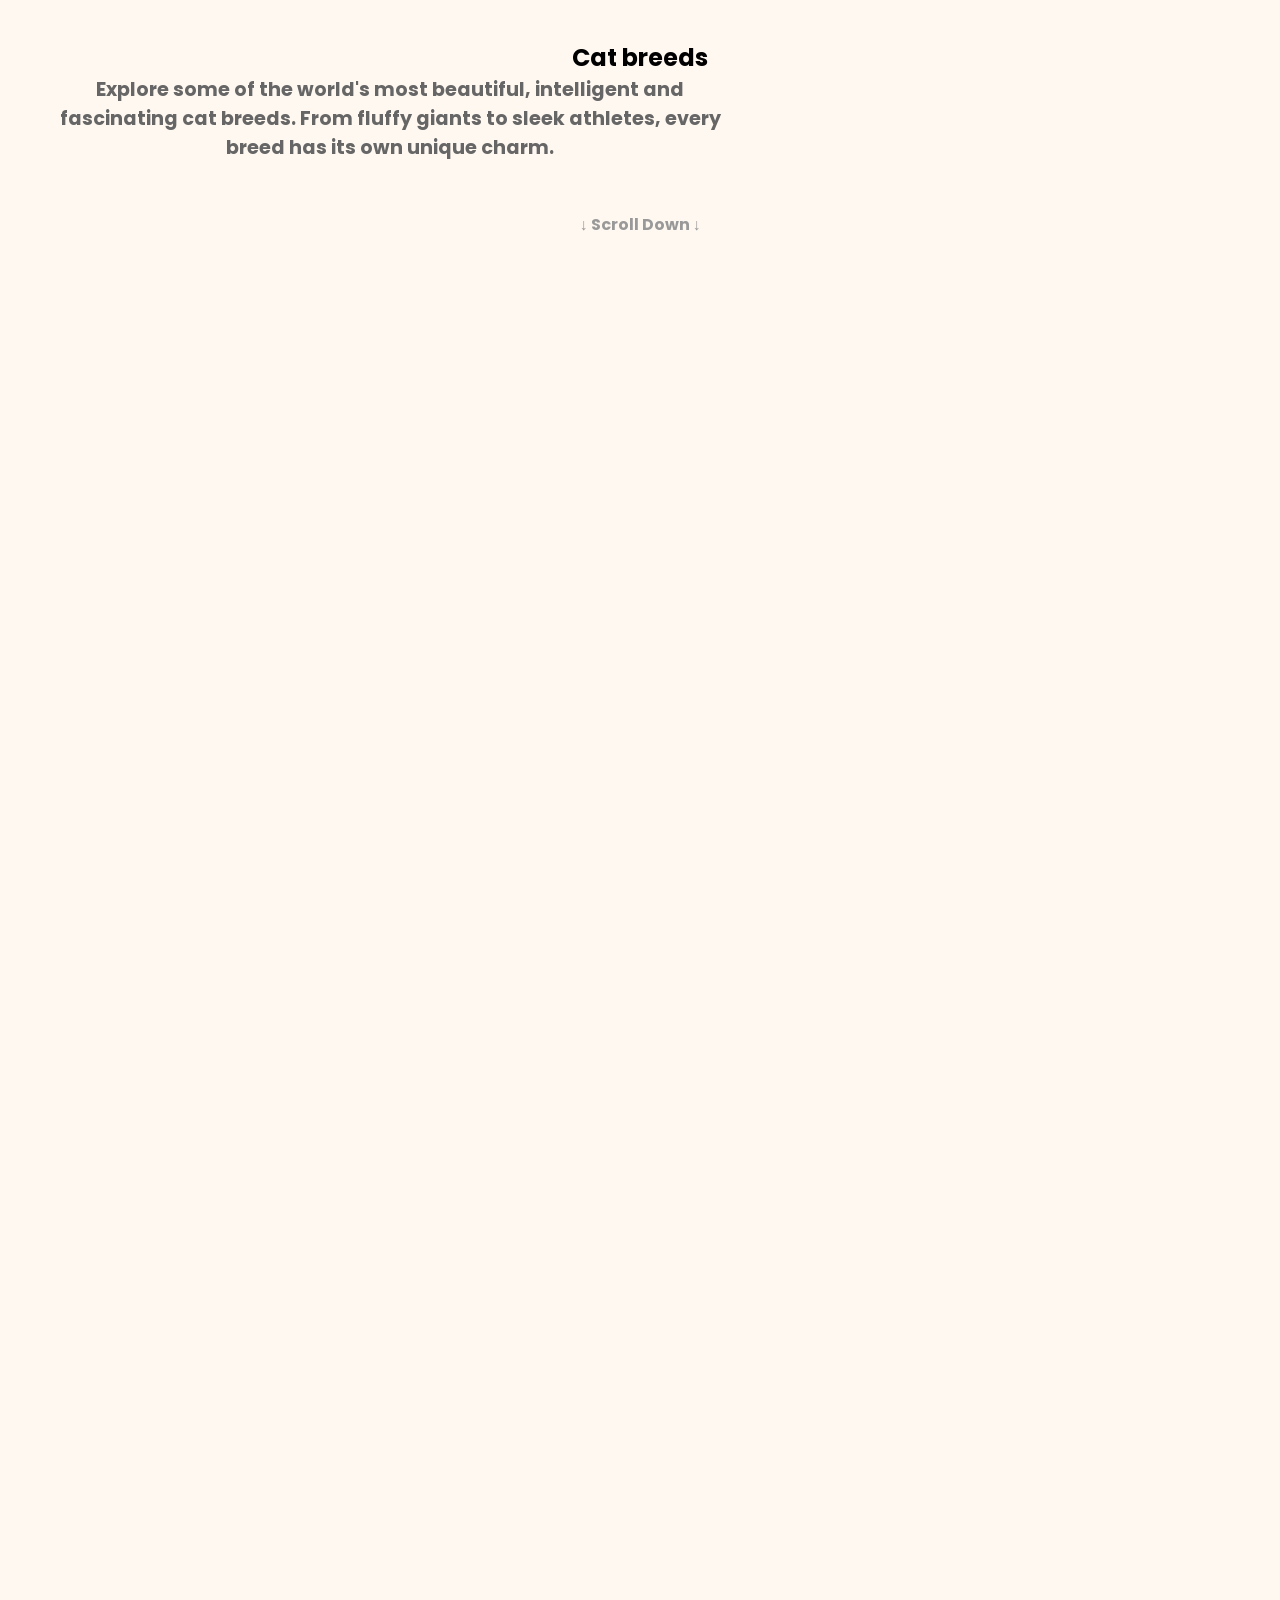
==== pages/breeds.html @ a6e998b9 "breeds page" ====
<!DOCTYPE html>
<html lag="em">
    <head>
        <meta charset="UTF-8">
        <meta name="viewport" content="width=device-width, initial-scale=1.0">
        
        <title>Cat Breeds</title>

        <link rel="preconnect" href="https://fonts.googleapis.com">
        <link rel="preconnect" href="https://fonts.gstatic.com" crossorigin>
        <link href="https://fonts.googleapis.com/css2?family=Playfair+Display:wght@600; 700&family=Poppins:wght@300; 400; 500; 600&display=swap" rel="stylesheet">

        <style>
            *{
                margin: 0;
                padding: 0;
                box-sizing: border-box;
            }

            html
            {
                scroll-behavior: smooth;
            }

            body
            {
                background: #fff8f0;
                font-family:'Poppins' ,sans-serif;
                overflow-x: hidden;
            }

            .hero
            {
                min-width: 100vh;
                display: flex;
                flex-direction: column;
                justify-content: center;
                text-align: center;
                padding: 40px;
            }

            .hero-h1
            {
                font-size: 5rem;
                font-family: 'Playfair Display', serif;
                color: #2f2f2f;
                margin-bottom: 20px;
            }

            .hero p
            {
                font-size: 1.2rem;
                color: #666;
                max-width: 700px;
            }

            .scroll-text
            {
                margin-top: 50px;
                font-size:1rem;
                color:#999;
                animation:bounce 2s infinite;
            }
            @keyframes bounce{
                 0%,100%{
                    transform:translateY(0);
                 }
                 50%{
                    transform:tranlateY(12px);
                 }

            }

            .container{
                width:90%;
                max-width:1300px;
                margin:auto;
            }

            .breed{
                display:flex;
                align-items:center;
                gap:70px;
                margin:120px 0;
                opacity:0;
                transform:translateY(80px);
                transition:1s ease;
            }
            .breed.show{
                opacity:1;
                transform:translateY(0);
            }
            .breed.reverse{
                flex-direction:row-reverse;
            }
            .image-box{
                flex:1;
            }
            .image-box img{
                width:100%;
                border-radius:30px;
                box-shadow:0 15px 35px rgba(0,0,0,.15);
                transition:.4s;
            }
            .content{
                flex:1;
            }
            .tag{
                display:inline-block;
                background:white;
                padding:8px 16px;
                border-radius:50px;
                margin-bottom:20px;
                font-size:9rem;
                box-shadow:0 5px 15px rgba(0,0,0,.08);
            }
            .contenth2{
                font-size:3rem;
                color:#222;
                margin-bottom:20px;
                font-family:'PLayfair Display',serif;
            }
            .content p{
                line-height:1.9;
                color:#555;
                font-size:1.05rem;
            }

            .footer{
                text-align:center;
                padding:120px 30px;
            }
            .footer h2{
                font-family:'Playfair Display',serif;
                font-size:3rem;
                margin-bottom:20px;
            }
            .footer p{
                color:#666;
            }

            @media(max-width:900px){

                .breed,
                .breed.reverse{
                    flex-direction:column;
                }
                .hero h1{
                    font-size:3rem;
                }
                .content h2{
                    font-size:2.2rem;
                }
                
            }
        </style>
    </head>
    <body>

        <section class="hero">
            <h1>Cat breeds</h1><h1>
             <p>
                Explore some of the world's most beautiful,
                intelligent and fascinating cat breeds.
                From fluffy giants to sleek athletes,
                every breed has its own unique charm.
             </p>
             
             <div class="scroll-text">
                 ↓ Scroll Down ↓
             </div>
        </section>

        <div class="container">

            <!--1-->

                <section class="breed">
                    <div class="image-box">
                        <img src="https://images.unsplash.com/photo-1519052537078-e6302a4968d4?w=1200" alt="">
                    </div>

                    <div class="content">
                        <div class="tag">★★★★★ Most Popular</div>
                        <h2>Maine Coon</h2>
                        <p>
                            Known as the gentle giant of the cat world,
                            Maine Coons are famous for their large size,
                            thick fur and affectionate personalities.
                            They are intelligent, playful and excellent
                            companions for families.
                        </p>
                    </div>
                </section>

                <!--2-->

                <section class="breed reverse">
                    <div class="image-box">
                        <img src="https://images.unsplash.com/photo-1574158622682-e40e69881006?w=1200" alt="">
                    </div>

                    <div class="content">
                        <div class="tag">Elegant Breed</div>
                        <h2>Siamese</h2>
                        <p>
                            Siamese cats are instantly recognizable
                            thanks to their striking blue eyes and
                            sleek appearance. They are extemely
                            social, vocal and love interacting
                            with their owners.
                        </p>
                    </div>
                </section>

                <!--3-->

                <section class="breed">
                    <div class="image-box">
                        <img src="https://images.unsplash.com/photo-1511044568932-338cba0ad803?w=1200" alt="">
                    </div>

                    <div class="content">
                        <div class="tag">Luxury Cat</div>
                        <h2>Persian</h2>
                    </p>
                        Persian cats are admired for their long,
                        flowing coats and calm personalities.
                        They enjoy relaxed environments and are
                        among the most iconic cat breeds in the world.
                </p>
                </div>
            </section>
            <!--4-->

            <section class="breed reverse">
                <div class="image-box">
                    <img src="https://images.unsplash.com/photo-1543852786-1cf6624b9987?w=1200" alt="">
                </div>

                <div class="content">
                    <div class="tag">Wild Appearance</div>
                    <h2>Bengal</h2>
                    <p>
                        Bengals have beautiful spotted coats
                        resembling wild cats. They are energetic,
                        intelligent and thrive in homes that
                        provide plents of activity and stimulation. 
                    </p>
                </div>
            </section>

            <!-- 5 -->

            
        </div>
    </body>
</html>
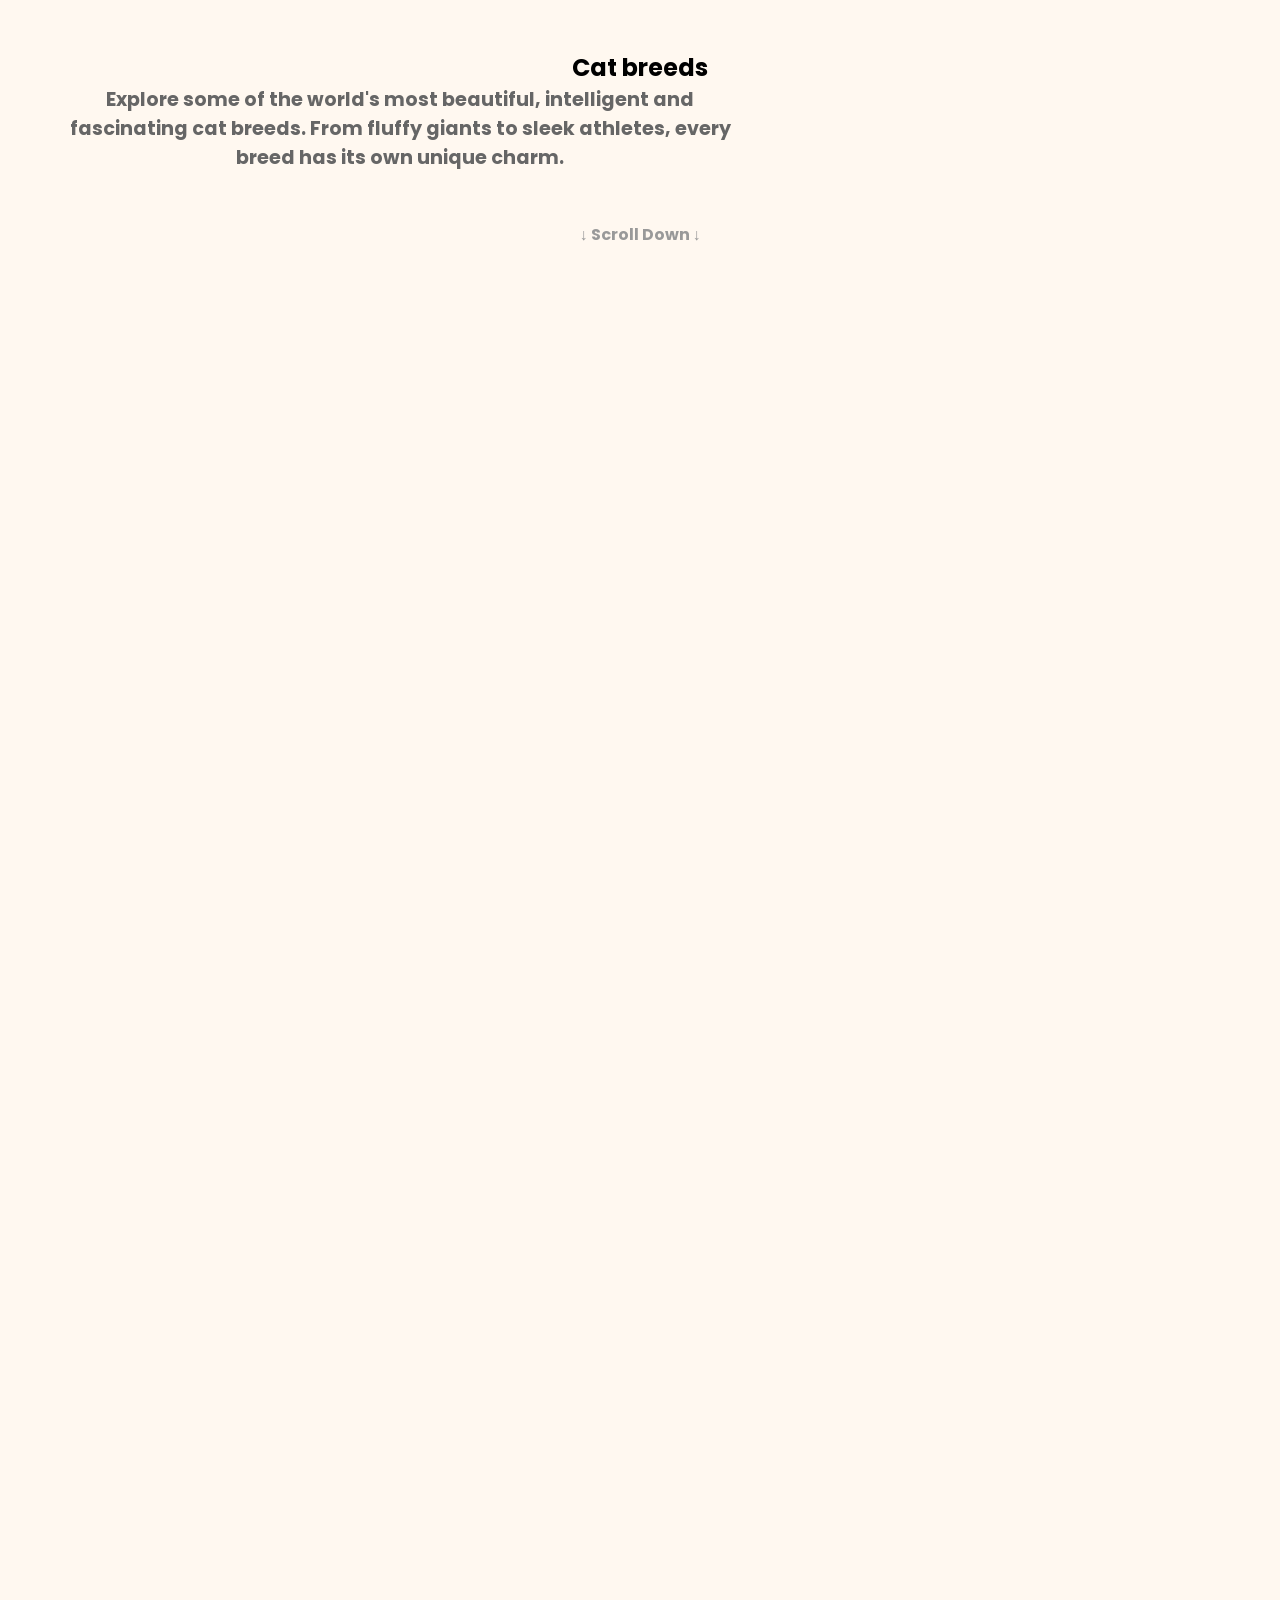
==== commit 18165333: "new breeds" ====
--- a/pages/breeds.html
+++ b/pages/breeds.html
@@ -36,7 +36,7 @@
                 flex-direction: column;
                 justify-content: center;
                 text-align: center;
-                padding: 40px;
+                padding: 50px;
             }
 
             .hero-h1
@@ -252,7 +252,101 @@
 
             <!-- 5 -->
 
-            
+            <section class="breed">
+                <div class="image-box">
+                    <img src="https://images.unsplash.com/photo-1533738363-b7f9aef128ce?w=1200" alt="">
+                </div>
+
+                <div class="content">
+                    <div class="tag">Pamily Friendly</div>
+                    <h2>Ragdoll</h2>
+                    <p>
+                        Ragdolls are gentle, affectionate and
+                        often go limp picked up, which is
+                        how they earned their name. They are 
+                        among the friendliest cat breeds.
+                    </p>
+                </div>
+            </section>
+
+            <!-- 6 -->
+
+            <section class="breed reverse">
+                <div class="image-box">
+                    <img src="https://images.unsplash.com/photo-1495360010541-f48722b34f7d?w=1200" alt="">
+                </div>
+
+                <div class="content">
+                    <div class="tag">Classic Favorites</div>
+                    <h2>British Shorthair</h2>
+                    <p>
+                        Famous for their round faces and plush
+                        coats, British Shorthairs are calm,
+                        independent and incredibly charming.
+                    </p>
+                </div>
+            </section>
+
+         <!-- 7 -->
+          
+         <section class="breed">
+            <div class="image-box">
+                <img src="https://images.unsplash.com/photo-1518791841217-8f162f1e1131?w=1200" alt="">
+            </div>
+
+            <div class="content">
+                <div class="tag">Unique Ears</div>
+                <h2>Scottish Fold</h2>
+                <p>
+                    Their folded ears give them a sweet,
+                    owl-like appearance. Scottish Folds
+                    are affectionate and adapt well
+                    to many living situations.
+                </p>
+            </div>
+         </section>
+
+         <!-- 8 -->
+
+         <section class="breed reverse">
+            <div class="image-box">
+                <img src="https://images.unsplash.com/photo-1592194996308-7b43878e84a6?w=1200" alt="">
+            </div>
+
+            <div class="content">
+                <div class="tag">Hairless Wonder</div>
+                <h2>Sphynx</h2>
+                <p>
+                    Despite their lack of fur, Sphynx cats
+                    are warm, enrgetic and highly social.
+                    They crave attention and enjoy being
+                    the center of evry gathering. 
+                </p>
+            </div>
+         </section>
+
+         <!-- 9 -->
+
+         <section class="breed">
+            <div class="image-box">
+                <img src="https://images.unsplash.com/photo-1513360371669-4adf3dd7dff8?w=1200" alt="">
+            </div>
+
+            <div class="content">
+                <div class="tag">Highly Intelligent</div>
+                <h2>Russian Blue</h2>
+                <p>
+                    Russian Blues are known for their
+                    shimmering silver-blue coats and
+                    bright green eyes. They are loyal,
+                    quiet and exceptionally intelligent.
+                </p>
+            </div>
+         </section>
+
+         <!-- 10 -->
+
+
         </div>
     </body>
 </html> 
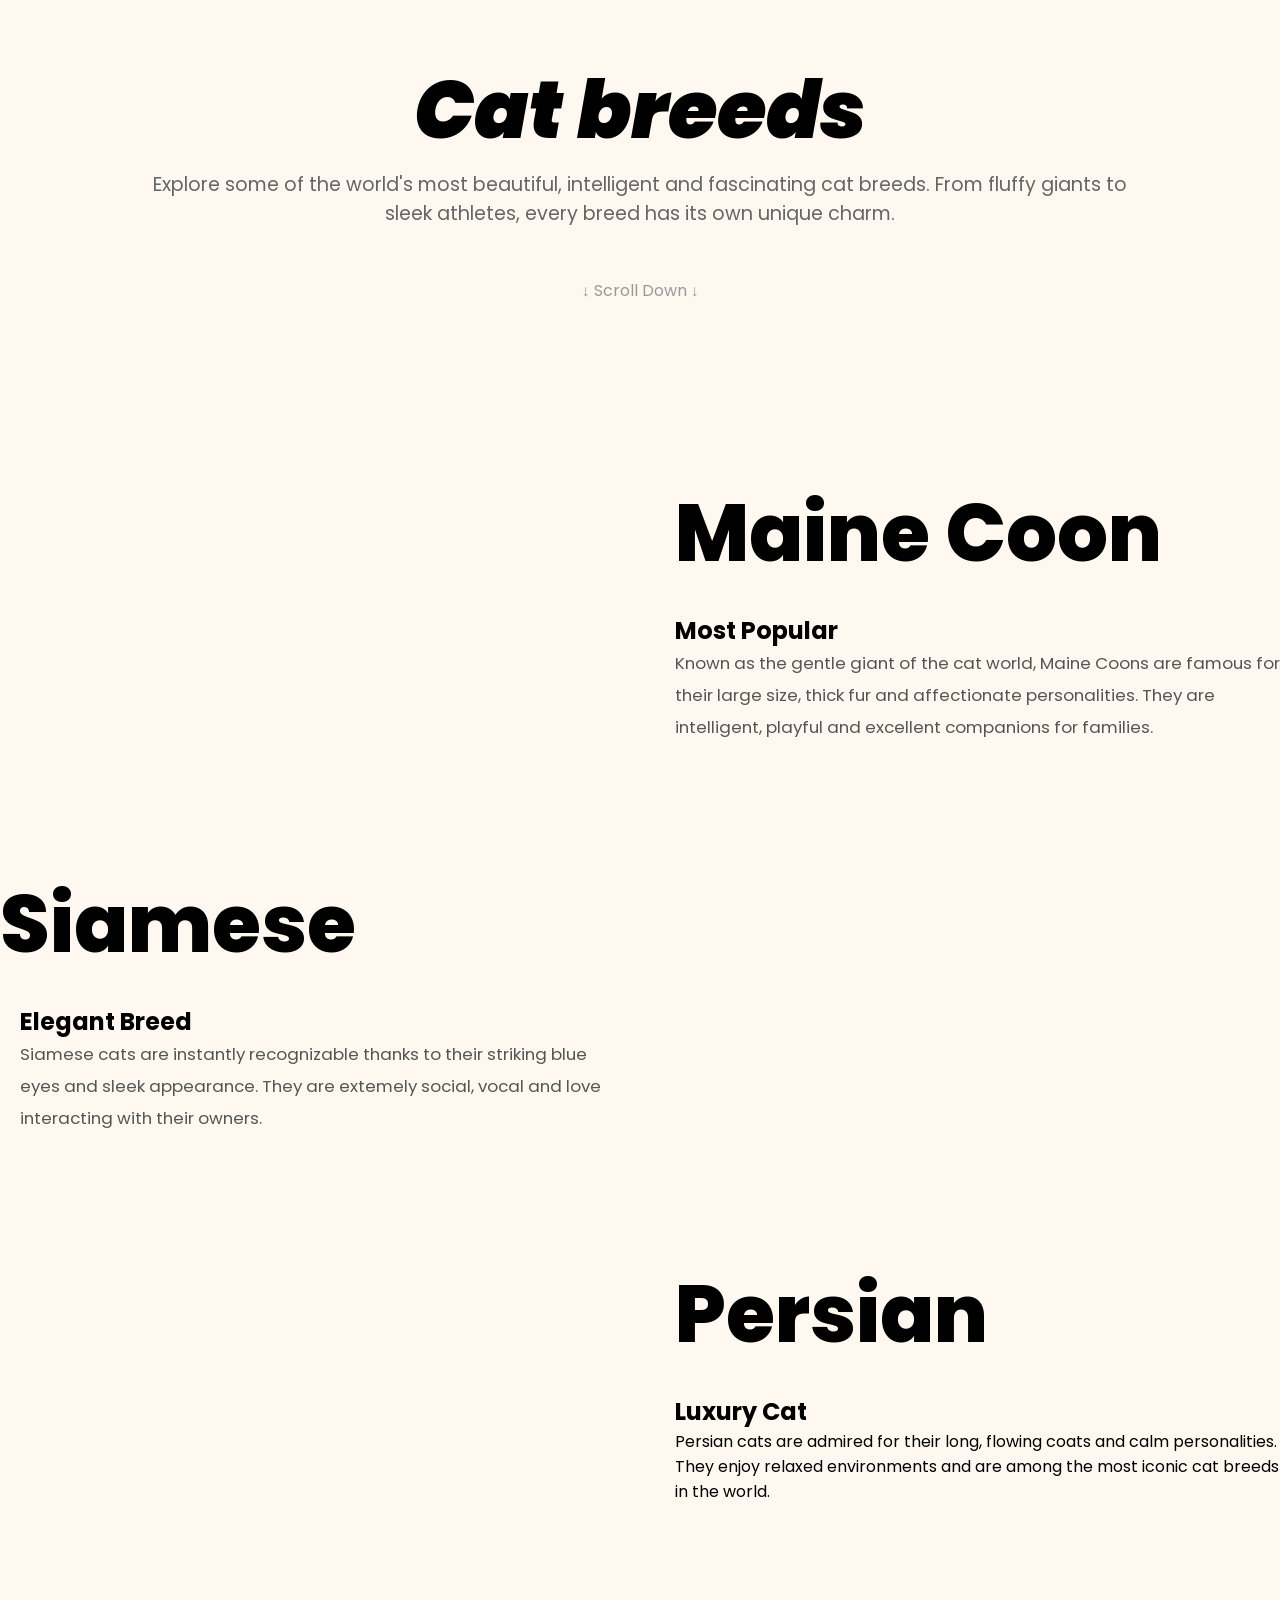
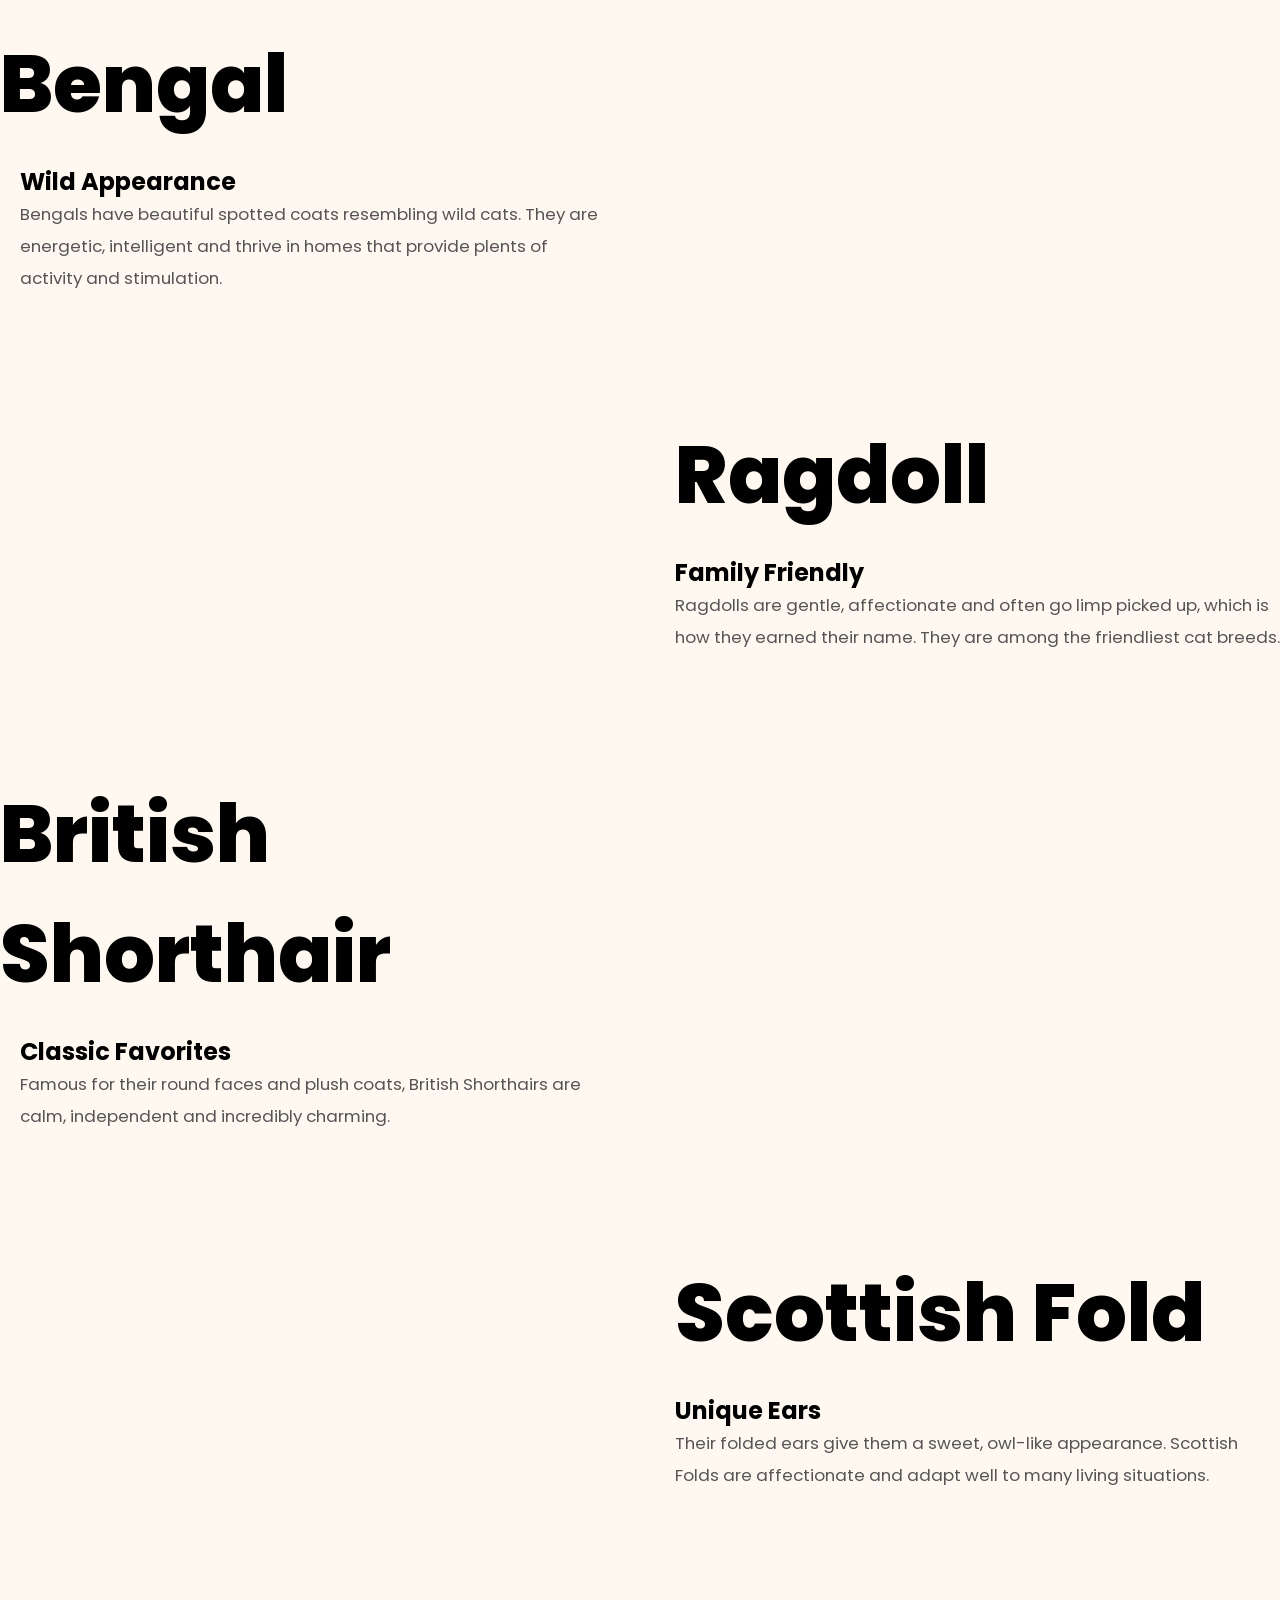
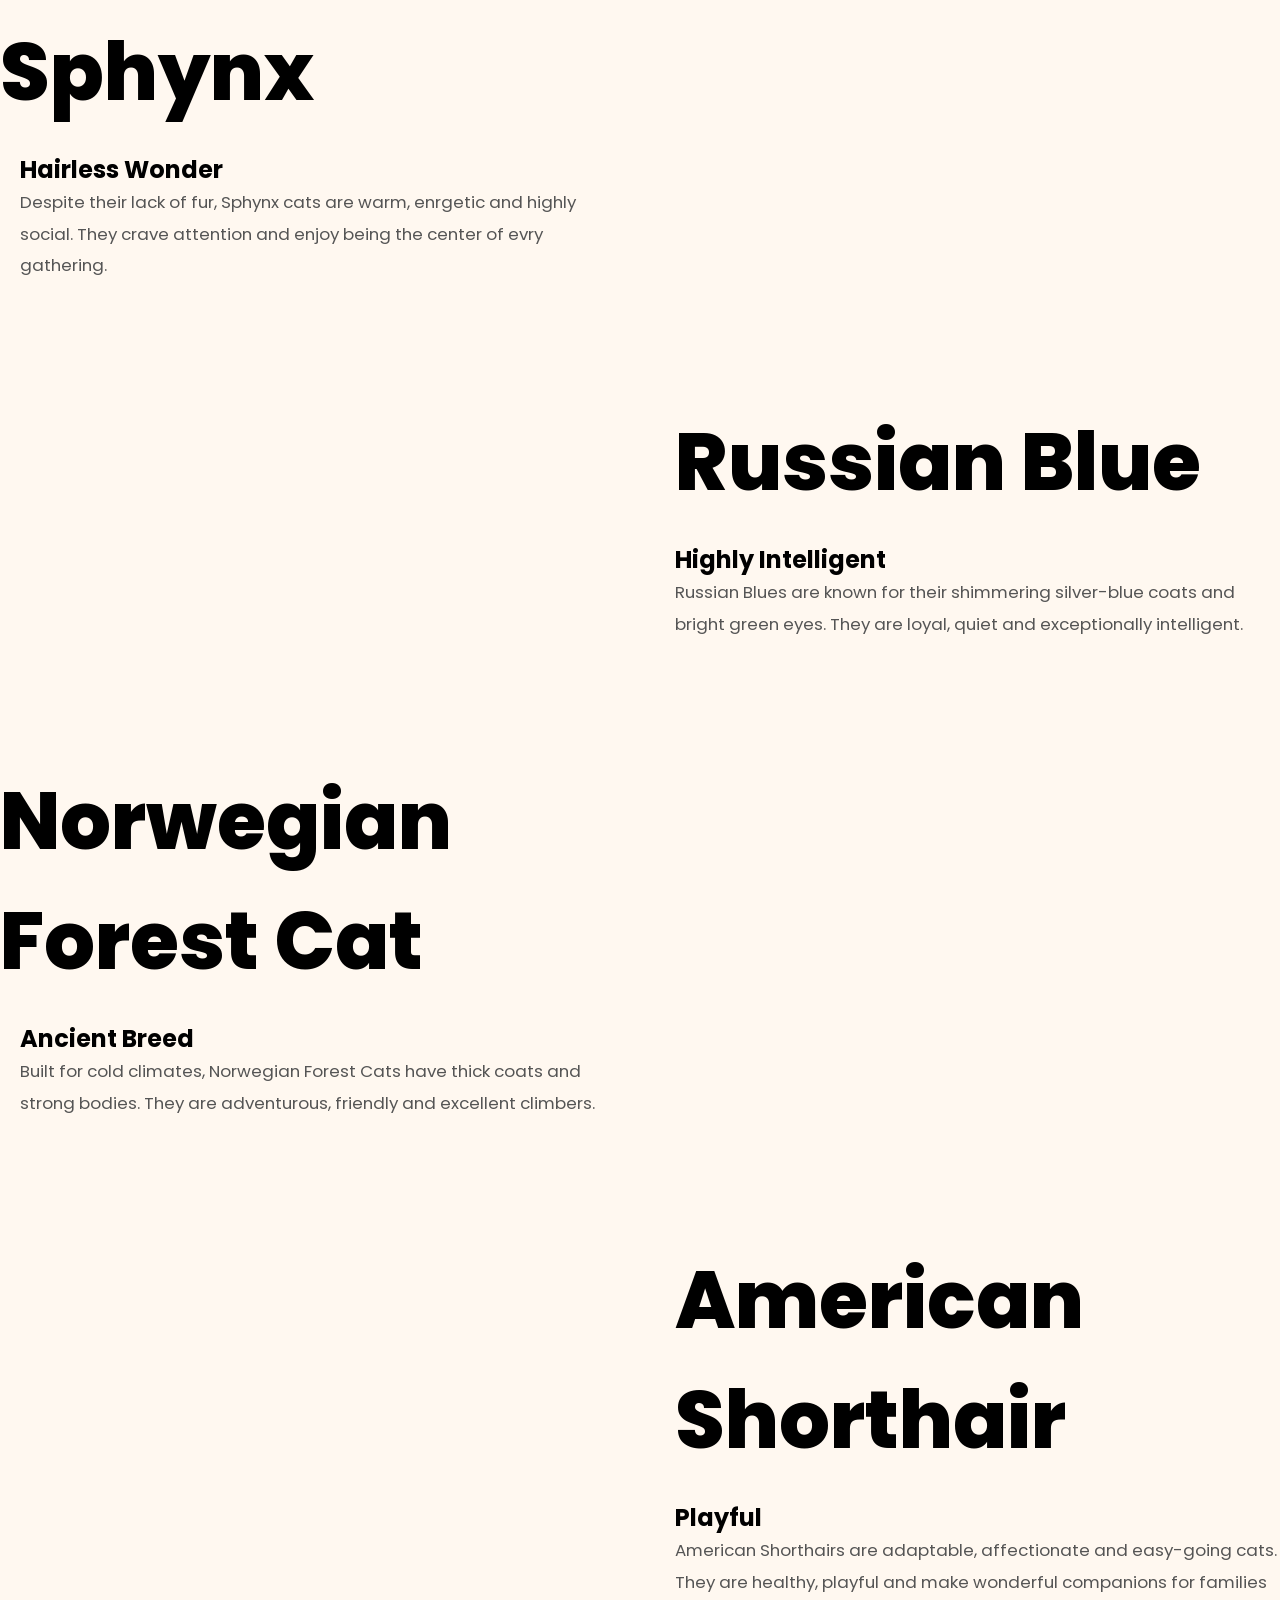
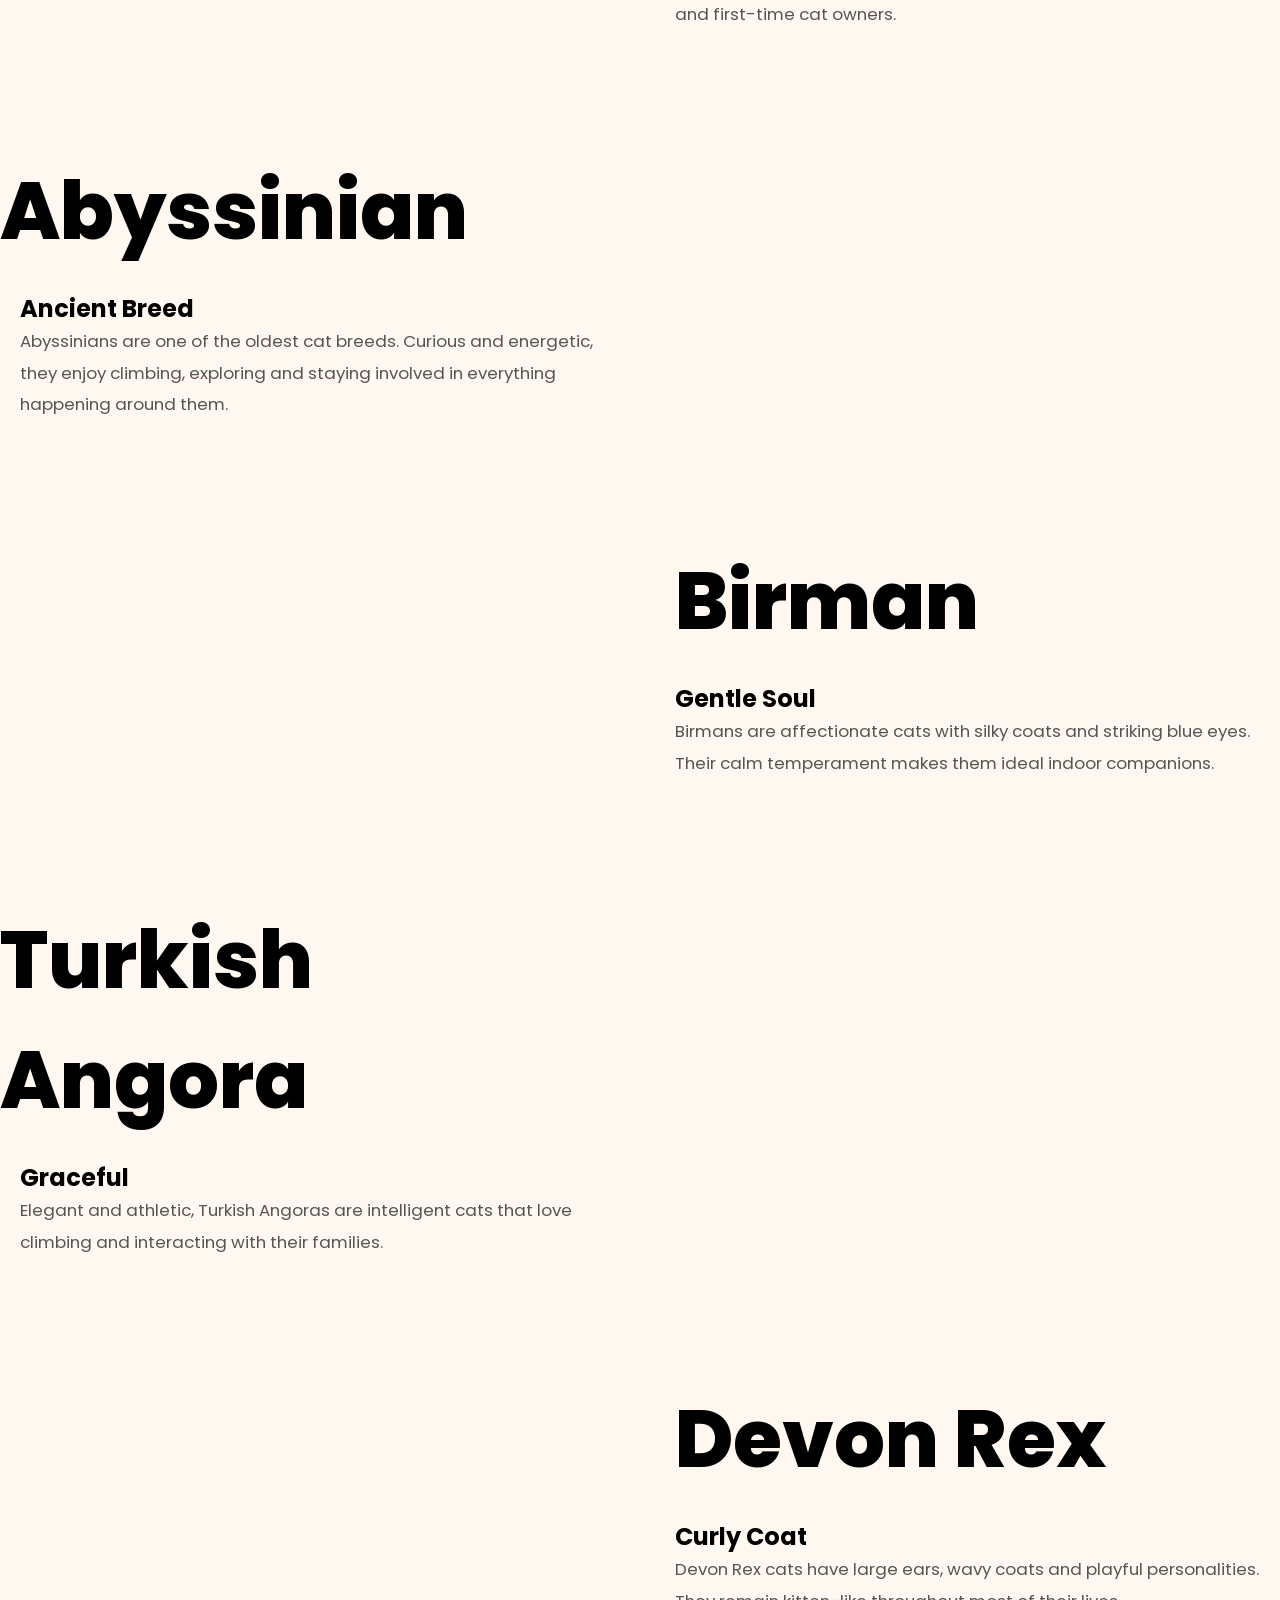
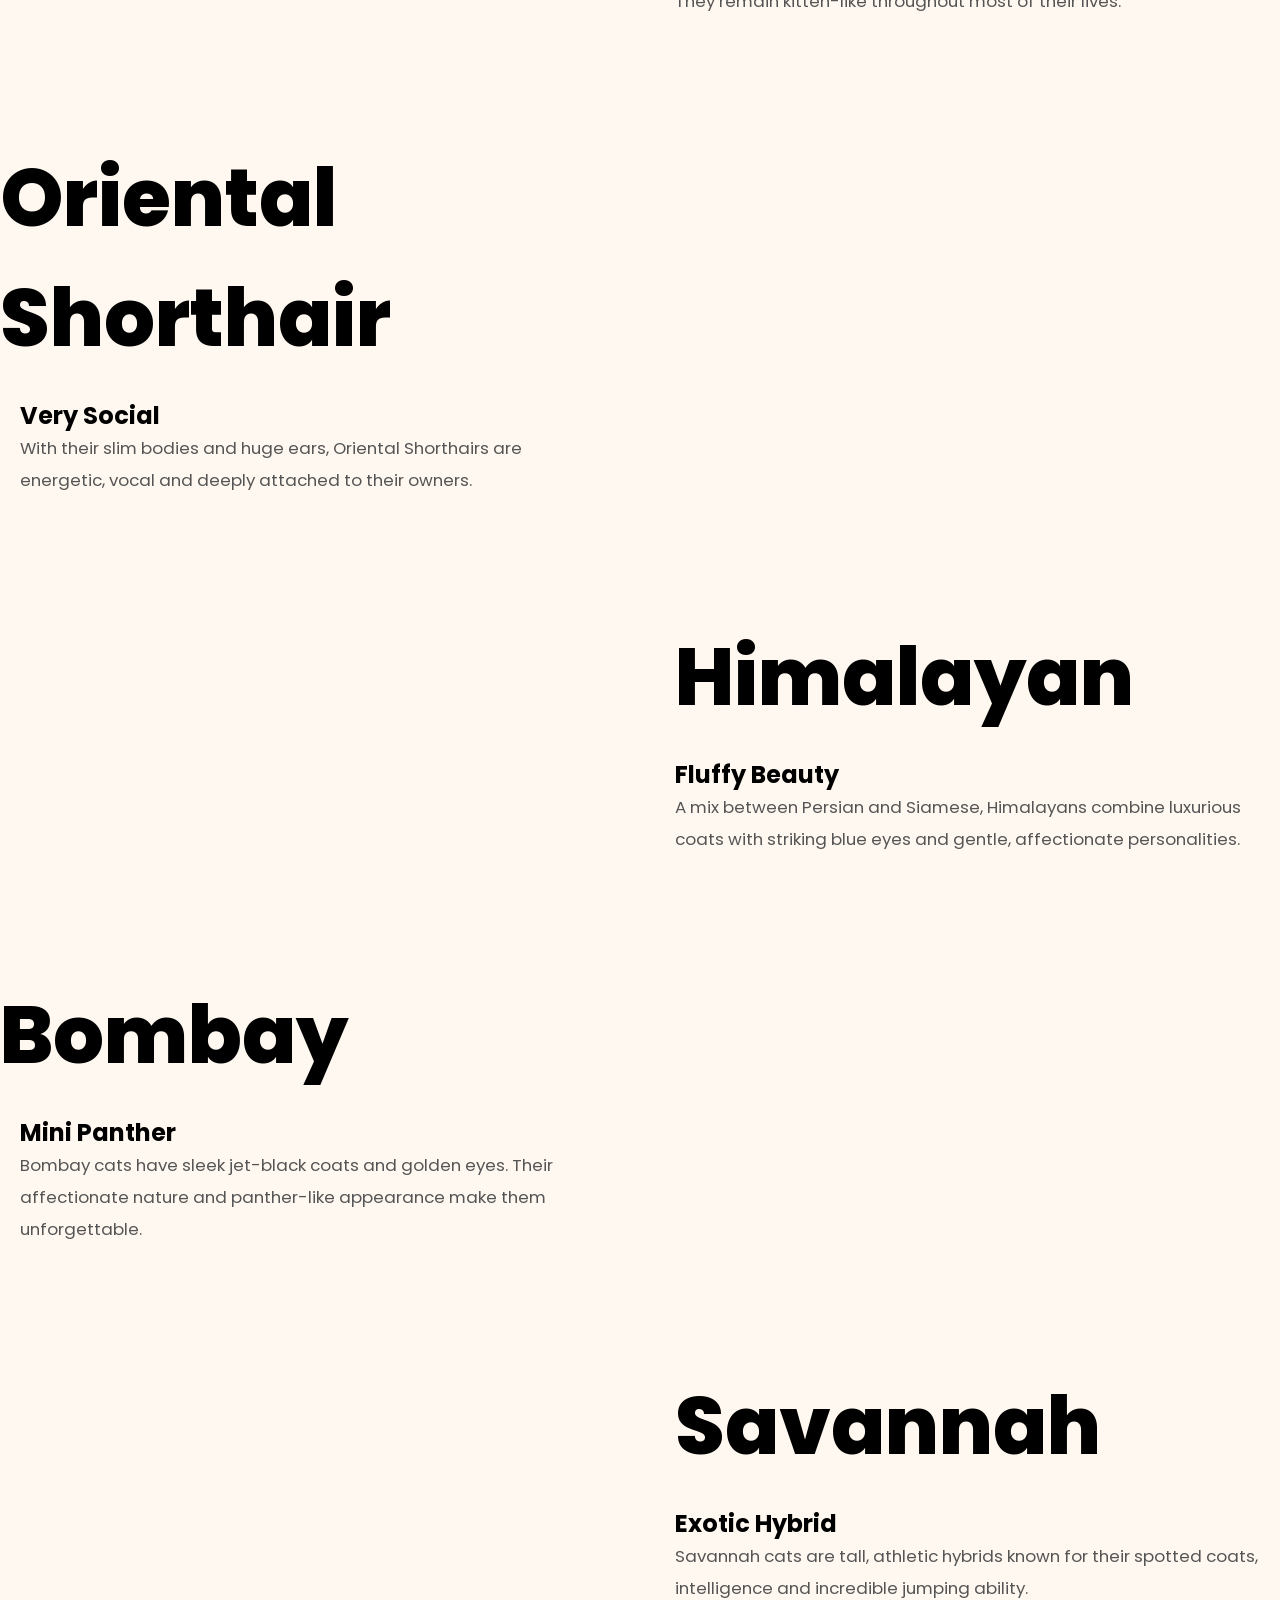
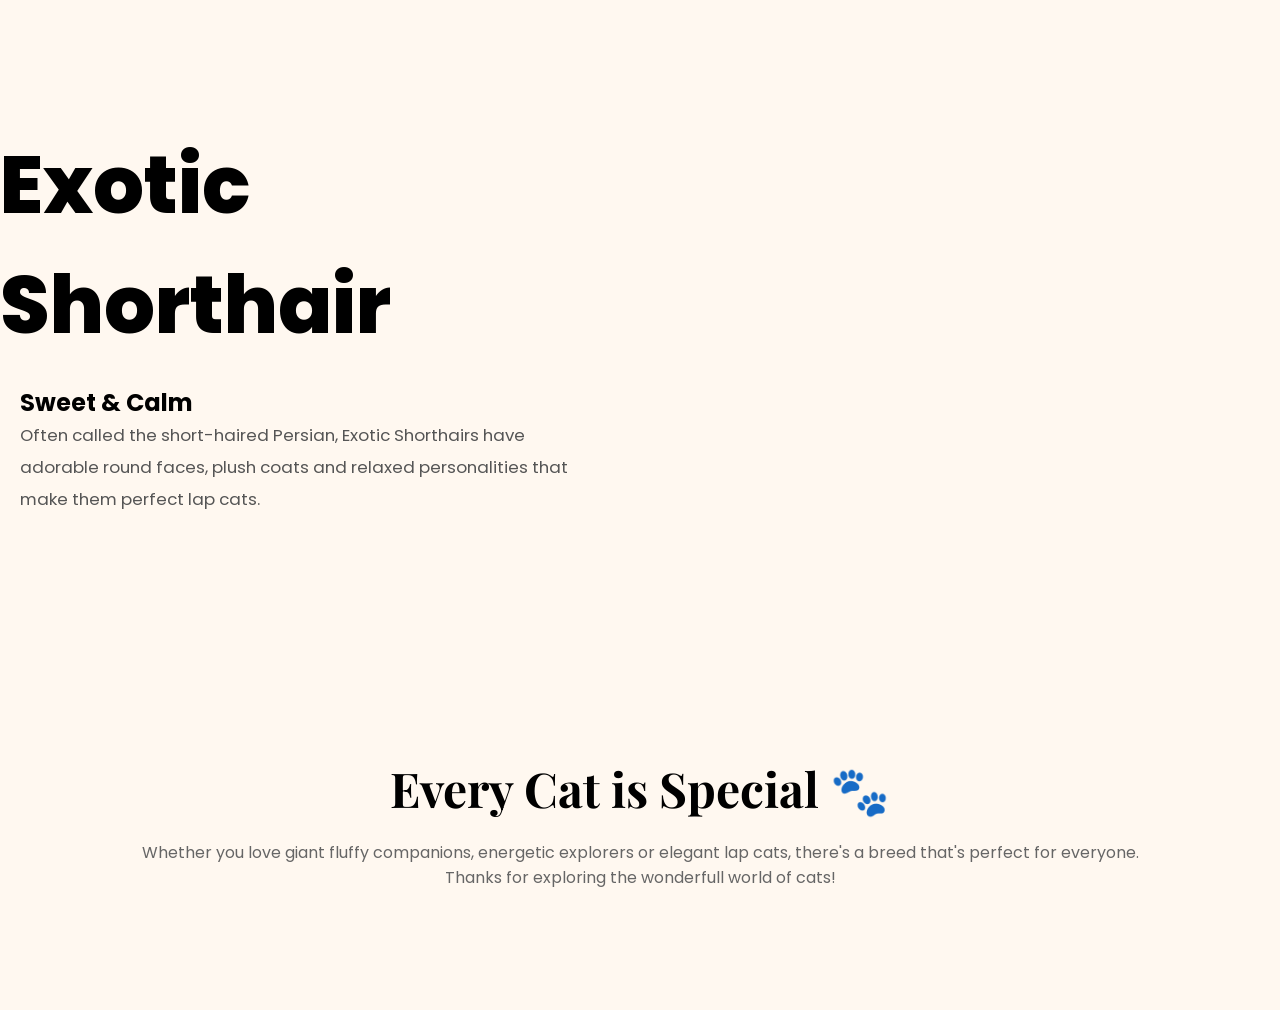
==== commit f341d7eb: "fixed games, added breeds, and images" ====
--- a/pages/breeds.html
+++ b/pages/breeds.html
@@ -51,7 +51,6 @@
             {
                 font-size: 1.2rem;
                 color: #666;
-                max-width: 700px;
             }
 
             .scroll-text
@@ -71,13 +70,8 @@
 
             }
 
-            .container{
-                width:90%;
-                max-width:1300px;
-                margin:auto;
-            }
-
-            .breed{
+            .breed
+            {
                 display:flex;
                 align-items:center;
                 gap:70px;
@@ -86,57 +80,78 @@
                 transform:translateY(80px);
                 transition:1s ease;
             }
-            .breed.show{
+            .breed.show
+            {
                 opacity:1;
                 transform:translateY(0);
             }
-            .breed.reverse{
+
+            .breed.reverse
+            {
                 flex-direction:row-reverse;
             }
-            .image-box{
+
+            .image-box
+            {
                 flex:1;
             }
-            .image-box img{
+
+            .image-box img
+            {
                 width:100%;
                 border-radius:30px;
                 box-shadow:0 15px 35px rgba(0,0,0,.15);
                 transition:.4s;
             }
-            .content{
+
+            .content
+            {
                 flex:1;
             }
-            .tag{
-                display:inline-block;
-                background:white;
-                padding:8px 16px;
-                border-radius:50px;
+
+            .tag
+            {
                 margin-bottom:20px;
-                font-size:9rem;
-                box-shadow:0 5px 15px rgba(0,0,0,.08);
-            }
-            .contenth2{
+                font-size:5rem;
+                font-weight: 800;
+            }
+
+            .contenth2
+            {
                 font-size:3rem;
                 color:#222;
                 margin-bottom:20px;
                 font-family:'PLayfair Display',serif;
             }
-            .content p{
+
+            .content p
+            {
                 line-height:1.9;
                 color:#555;
                 font-size:1.05rem;
             }
 
-            .footer{
+            .footer
+            {
                 text-align:center;
                 padding:120px 30px;
             }
-            .footer h2{
+
+            .footer h2
+            {
                 font-family:'Playfair Display',serif;
                 font-size:3rem;
                 margin-bottom:20px;
             }
-            .footer p{
+
+            .footer p
+            {
                 color:#666;
+            }
+
+            .padding
+            {
+                padding-left: 20px;
             }
 
             @media(max-width:900px){
@@ -158,8 +173,8 @@
     <body>
 
         <section class="hero">
-            <h1>Cat breeds</h1><h1>
-             <p>
+            <h1 style="font-size: 5rem; font-weight: 1000; font-style: oblique;">Cat breeds</h1>
+             <p style="padding-left: 100px; padding-right: 100px;">
                 Explore some of the world's most beautiful,
                 intelligent and fascinating cat breeds.
                 From fluffy giants to sleek athletes,
@@ -177,12 +192,12 @@
 
                 <section class="breed">
                     <div class="image-box">
-                        <img src="https://images.unsplash.com/photo-1519052537078-e6302a4968d4?w=1200" alt="">
+                        <img src="https://encrypted-tbn0.gstatic.com/images?q=tbn:ANd9GcQNvw1RDo8vYJA0_JRknCwxfxz9kArFz9KAR4sDIS84Ng&s=10" alt="">
                     </div>
 
                     <div class="content">
-                        <div class="tag">★★★★★ Most Popular</div>
-                        <h2>Maine Coon</h2>
+                        <div class="tag">Maine Coon</div>
+                        <h2>Most Popular</h2>
                         <p>
                             Known as the gentle giant of the cat world,
                             Maine Coons are famous for their large size,
@@ -197,13 +212,13 @@
 
                 <section class="breed reverse">
                     <div class="image-box">
-                        <img src="https://images.unsplash.com/photo-1574158622682-e40e69881006?w=1200" alt="">
+                        <img src="https://encrypted-tbn0.gstatic.com/images?q=tbn:ANd9GcS1RMAtVwtavi9waXGAUtal3XrNFn6PkO7J2YJfz2EK7A&s=10" alt="">
                     </div>
 
                     <div class="content">
-                        <div class="tag">Elegant Breed</div>
-                        <h2>Siamese</h2>
-                        <p>
+                        <div class="tag">Siamese</div>
+                        <h2 class="padding">Elegant Breed</h2>
+                        <p class="padding">
                             Siamese cats are instantly recognizable
                             thanks to their striking blue eyes and
                             sleek appearance. They are extemely
@@ -217,12 +232,12 @@
 
                 <section class="breed">
                     <div class="image-box">
-                        <img src="https://images.unsplash.com/photo-1511044568932-338cba0ad803?w=1200" alt="">
+                        <img src="https://encrypted-tbn0.gstatic.com/images?q=tbn:ANd9GcSC6dli1c-KLHZ3GyXbnXn9sJZtTDHz2qlltoMSR6eMGg&s=10" alt="">
                     </div>
 
                     <div class="content">
-                        <div class="tag">Luxury Cat</div>
-                        <h2>Persian</h2>
+                        <div class="tag">Persian</div>
+                        <h2>Luxury Cat</h2>
                     </p>
                         Persian cats are admired for their long,
                         flowing coats and calm personalities.
@@ -235,13 +250,13 @@
 
             <section class="breed reverse">
                 <div class="image-box">
-                    <img src="https://images.unsplash.com/photo-1543852786-1cf6624b9987?w=1200" alt="">
+                    <img src="https://encrypted-tbn0.gstatic.com/images?q=tbn:ANd9GcS5vyVXGTN2TfCrESdvNmJtZZb9zMvgRtiaOCVIwtN42g&s=10" alt="">
                 </div>
 
                 <div class="content">
-                    <div class="tag">Wild Appearance</div>
-                    <h2>Bengal</h2>
-                    <p>
+                    <div class="tag">Bengal</div>
+                    <h2 class="padding">Wild Appearance</h2>
+                    <p class="padding">
                         Bengals have beautiful spotted coats
                         resembling wild cats. They are energetic,
                         intelligent and thrive in homes that
@@ -254,12 +269,12 @@
 
             <section class="breed">
                 <div class="image-box">
-                    <img src="https://images.unsplash.com/photo-1533738363-b7f9aef128ce?w=1200" alt="">
+                    <img src="https://encrypted-tbn0.gstatic.com/images?q=tbn:ANd9GcRyORVwjbmez2htVTY4z3uzP2qq5HVN_qD92Cpr4YUJcw&s=10" alt="">
                 </div>
 
                 <div class="content">
-                    <div class="tag">Pamily Friendly</div>
-                    <h2>Ragdoll</h2>
+                    <div class="tag">Ragdoll</div>
+                    <h2>Family Friendly</h2>
                     <p>
                         Ragdolls are gentle, affectionate and
                         often go limp picked up, which is
@@ -273,13 +288,13 @@
 
             <section class="breed reverse">
                 <div class="image-box">
-                    <img src="https://images.unsplash.com/photo-1495360010541-f48722b34f7d?w=1200" alt="">
+                    <img src="https://encrypted-tbn0.gstatic.com/images?q=tbn:ANd9GcRPHyhxvQ8Wuae3b8WEgrzq5PLTgls3shRqprJiHfjOwA&s=10" alt="">
                 </div>
 
                 <div class="content">
-                    <div class="tag">Classic Favorites</div>
-                    <h2>British Shorthair</h2>
-                    <p>
+                    <div class="tag">British Shorthair</div>
+                    <h2 class="padding">Classic Favorites</h2>
+                    <p class="padding">
                         Famous for their round faces and plush
                         coats, British Shorthairs are calm,
                         independent and incredibly charming.
@@ -291,12 +306,12 @@
           
          <section class="breed">
             <div class="image-box">
-                <img src="https://images.unsplash.com/photo-1518791841217-8f162f1e1131?w=1200" alt="">
-            </div>
-
-            <div class="content">
-                <div class="tag">Unique Ears</div>
-                <h2>Scottish Fold</h2>
+                <img src="https://encrypted-tbn0.gstatic.com/images?q=tbn:ANd9GcTL8-bXeFp9f7IEb2b6PT3oEucQk5DjPeiKDUlmTfaN5A&s=10" alt="">
+            </div>
+
+            <div class="content">
+                <div class="tag">Scottish Fold</div>
+                <h2>Unique Ears</h2>
                 <p>
                     Their folded ears give them a sweet,
                     owl-like appearance. Scottish Folds
@@ -310,13 +325,13 @@
 
          <section class="breed reverse">
             <div class="image-box">
-                <img src="https://images.unsplash.com/photo-1592194996308-7b43878e84a6?w=1200" alt="">
-            </div>
-
-            <div class="content">
-                <div class="tag">Hairless Wonder</div>
-                <h2>Sphynx</h2>
-                <p>
+                <img src="https://encrypted-tbn0.gstatic.com/images?q=tbn:ANd9GcS0vudXKORtUz_UJ_r9zlea03CO1o7Q0fcoyTQYdLRu5Q&s=10" alt="">
+            </div>
+
+            <div class="content">
+                <div class="tag">Sphynx</div>
+                <h2 class="padding">Hairless Wonder</h2>
+                <p class="padding">
                     Despite their lack of fur, Sphynx cats
                     are warm, enrgetic and highly social.
                     They crave attention and enjoy being
@@ -329,12 +344,12 @@
 
          <section class="breed">
             <div class="image-box">
-                <img src="https://images.unsplash.com/photo-1513360371669-4adf3dd7dff8?w=1200" alt="">
-            </div>
-
-            <div class="content">
-                <div class="tag">Highly Intelligent</div>
-                <h2>Russian Blue</h2>
+                <img src="https://encrypted-tbn0.gstatic.com/images?q=tbn:ANd9GcTB84H41NTJFesMQ6ASHeYy78OEB9JlFAkEUc1Ox_gsnA&s=10" alt="">
+            </div>
+
+            <div class="content">
+                <div class="tag">Russian Blue</div>
+                <h2>Highly Intelligent</h2>
                 <p>
                     Russian Blues are known for their
                     shimmering silver-blue coats and
@@ -346,7 +361,254 @@
 
          <!-- 10 -->
 
-
+        <section class="breed reverse">
+            <div class="image-box">
+                <img src="https://encrypted-tbn0.gstatic.com/images?q=tbn:ANd9GcQS6RJxVMerz6RYi7FBk_7iDEg45ubP1orEhx4kdtA8bQ&s=10" alt="">
+            </div>
+
+            <div class="content">
+                <div class="tag">Norwegian Forest Cat</div>
+                <h2 class="padding">Ancient Breed</h2>
+                <p class="padding">
+                    Built for cold climates, Norwegian
+                    Forest Cats have thick coats and
+                    strong bodies. They are adventurous,
+                    friendly and excellent climbers.
+                </p>
+            </div>
+        </section>
+
+        <!-- 11 -->
+
+        <section class="breed">
+            <div class="image-box">
+                <img src="https://encrypted-tbn0.gstatic.com/images?q=tbn:ANd9GcRX_y9qJQRDgmNKCBvJga70k84zCdcpLTXTbBXzOmEQvA&s=10" alt="">
+            </div>
+
+            <div class="content">
+                <div class="tag">American Shorthair</div>
+                <h2>Playful</h2>
+                <p>
+                    American Shorthairs are adaptable,
+                    affectionate and easy-going cats.
+                    They are healthy, playful and make
+                    wonderful companions for families
+                    and first-time cat owners.
+                </p>
+            </div>
+        </section>
+
+        <!-- 12 -->
+
+        <section class="breed reverse">
+            <div class="image-box">
+                <img src="https://encrypted-tbn0.gstatic.com/images?q=tbn:ANd9GcRL1tX3fBNq0F2VCqW6Trpe6AYKEXT2YpJj2wna9AccYg&s=10" alt="">
+            </div>
+
+            <div class="content">
+                <div class="tag">Abyssinian</div>
+                <h2 class="padding">Ancient Breed</h2>
+                <p class="padding">
+                    Abyssinians are one of the oldest
+                    cat breeds. Curious and energetic,
+                    they enjoy climbing, exploring and
+                    staying involved in everything
+                    happening around them.
+                </p>
+            </div>
+        </section>
+
+        <!-- 13 -->
+
+        <section class="breed">
+            <div class="image-box">
+                <img src="https://encrypted-tbn0.gstatic.com/images?q=tbn:ANd9GcRT40vbW7a-qBEArJac-qQZxkef1l8okgbvEqTkkbFytg&s=10" alt="">
+            </div>
+
+            <div class="content">
+                <div class="tag">Birman</div>
+                <h2>Gentle Soul</h2>
+                <p>
+                    Birmans are affectionate cats with
+                    silky coats and striking blue eyes.
+                    Their calm temperament makes them
+                    ideal indoor companions.
+                </p>
+            </div>
+        </section>
+
+        <!-- 14 -->
+
+        <section class="breed reverse">
+            <div class="image-box">
+                <img src="https://encrypted-tbn0.gstatic.com/images?q=tbn:ANd9GcSuMjGl-nm4g2VpF8dIacmlMwyw8Yyjdfc1_eiG22BVng&s=10" alt="">
+            </div>
+
+            <div class="content">
+                <div class="tag">Turkish Angora</div>
+                <h2 class="padding">Graceful</h2>
+                <p class="padding">
+                    Elegant and athletic, Turkish
+                    Angoras are intelligent cats that
+                    love climbing and interacting with
+                    their families.
+                </p>
+            </div>
+        </section>
+
+        <!-- 15 -->
+
+        <section class="breed">
+            <div class="image-box">
+                <img src="https://encrypted-tbn0.gstatic.com/images?q=tbn:ANd9GcRxCMNdxPd-OdHngLYXbzB_m6BrX39PEQmkGlNC2NGQfQ&s=10" alt="">
+            </div>
+
+            <div class="content">
+                <div class="tag">Devon Rex</div>
+                <h2>Curly Coat</h2>
+                <p>
+                    Devon Rex cats have large ears,
+                    wavy coats and playful personalities.
+                    They remain kitten-like throughout
+                    most of their lives.
+                </p>
+            </div>
+        </section>
+
+        <!-- 16 -->
+
+        <section class="breed reverse">
+            <div class="image-box">
+                <img src="https://encrypted-tbn0.gstatic.com/images?q=tbn:ANd9GcSlwZf7tXkBJ4jaX3PgeGuytXlHOcypt5Xy8GcH-GsHrA&s=10" alt="">
+            </div>
+
+            <div class="content">
+                <div class="tag">Oriental Shorthair</div>
+                <h2 class="padding">Very Social</h2>
+                <p class="padding">
+                    With their slim bodies and huge ears,
+                    Oriental Shorthairs are energetic,
+                    vocal and deeply attached to their
+                    owners.
+                </p>
+            </div>
+        </section>
+
+        <!-- 17 -->
+
+        <section class="breed">
+            <div class="image-box">
+                <img src="https://encrypted-tbn0.gstatic.com/images?q=tbn:ANd9GcTqM3MNpwJ4auPj-IazJyFF2kDdeIsztHm-lSUOV7oD3w&s=10" alt="">
+            </div>
+
+            <div class="content">
+                <div class="tag">Himalayan</div>
+                <h2 >Fluffy Beauty</h2>
+                <p>
+                    A mix between Persian and Siamese,
+                    Himalayans combine luxurious coats
+                    with striking blue eyes and gentle,
+                    affectionate personalities.
+                </p>
+            </div>
+        </section>
+
+        <!-- 18 -->
+
+        <section class="breed reverse">
+            <div class="image-box">
+                <img src="https://encrypted-tbn0.gstatic.com/images?q=tbn:ANd9GcRgeIzVi8T8kLipF7A7d_2-eAgRML7uxgESOdX6EMigbA&s=10" alt="">
+            </div>
+
+            <div class="content">
+                <div class="tag">Bombay</div>
+                <h2 class="padding">Mini Panther</h2>
+                <p class="padding">
+                    Bombay cats have sleek jet-black
+                    coats and golden eyes. Their
+                    affectionate nature and panther-like
+                    appearance make them unforgettable.
+                </p>
+            </div>
+        </section>
+
+        <!-- 19 -->
+
+        <section class="breed">
+            <div class="image-box">
+                <img src="https://encrypted-tbn0.gstatic.com/images?q=tbn:ANd9GcSb9CUVAW0ORjAAFqdzMBO-KJmh5Xbk7Z-kmw4hxElXQg&s=10" alt="">
+            </div>
+
+            <div class="content">
+                <div class="tag">Savannah</div>
+                <h2>Exotic Hybrid</h2>
+                <p>
+                    Savannah cats are tall, athletic
+                    hybrids known for their spotted
+                    coats, intelligence and incredible
+                    jumping ability.
+                </p>
+            </div>
+        </section>
+
+        <!-- 20 -->
+
+        <section class="breed reverse">
+            <div class="image-box">
+                <img src="https://encrypted-tbn0.gstatic.com/images?q=tbn:ANd9GcQ3nzpoo4LzR-yciuzSgqQ8x3a8FILHlObgVo0Jf8nGEw&s=10" alt="">
+            </div>
+
+            <div class="content">
+                <div class="tag">Exotic Shorthair</div>
+                <h2 class="padding">Sweet & Calm</h2>
+                <p class="padding">
+                    Often called the short-haired
+                    Persian, Exotic Shorthairs have
+                    adorable round faces, plush coats
+                    and relaxed personalities that
+                    make them perfect lap cats.
+                </p>
+            </div>
+        </section>
         </div>
+
+        <section class="footer">
+            <h2>Every Cat  is Special 🐾</h2>
+
+            <p style="padding-left: 100px; padding-right: 100px;">
+                Whether you love giant fluffy companions,
+                energetic explorers or elegant lap cats,
+                there's a breed that's perfect for everyone.
+                Thanks for exploring the wonderfull world of cats!
+            </p>
+        </section>
+
+        <script>
+
+            const breeds = document.querySelectorAll(".breed");
+
+            const observer = new IntersectionObserver((entries)=>{
+
+                entries.forEach(entry=>{
+
+                    if(entry.isIntersecting){
+
+                        entry.target.classList.add("show");
+
+                    }
+
+                });
+
+            },{
+                threshold:0.2
+            });
+
+            breeds.forEach(breed=>{
+
+                observer.observe(breed);
+
+            });
+
+            </script>
     </body>
 </html> 
